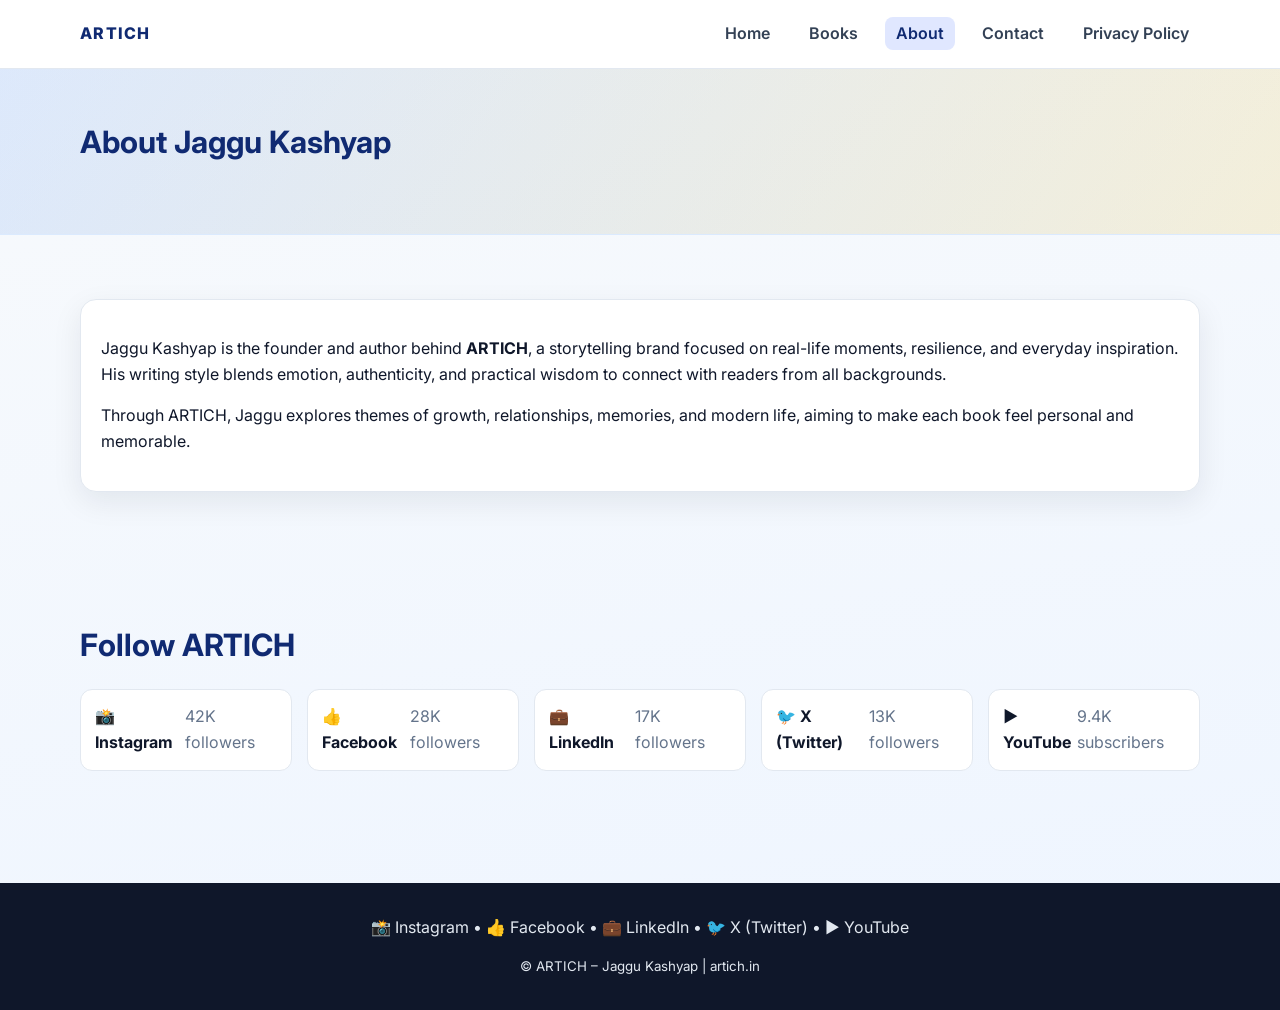
==== pages/about.html @ cb028462 "Update and rename about.html.txt to about.html" ====
<!doctype html>
<html lang="en">
<head>
  <meta charset="UTF-8">
  <meta name="viewport" content="width=device-width, initial-scale=1.0">
  <meta name="description" content="Learn more about author Jaggu Kashyap, the voice behind ARTICH.">
  <title>ARTICH | About Author</title>
  <link rel="preconnect" href="https://fonts.googleapis.com">
  <link rel="preconnect" href="https://fonts.gstatic.com" crossorigin>
  <link href="https://fonts.googleapis.com/css2?family=Inter:wght@400;600;700;800&display=swap" rel="stylesheet">
  <link rel="stylesheet" href="../css/styles.css">
</head>
<body data-page="about">
  <div id="header-root"></div>
  <main>
    <section class="page-hero">
      <div class="container">
        <h1 class="section-title">About Jaggu Kashyap</h1>
      </div>
    </section>

    <section class="section">
      <div class="container card">
        <p>Jaggu Kashyap is the founder and author behind <strong>ARTICH</strong>, a storytelling brand focused on real-life moments, resilience, and everyday inspiration. His writing style blends emotion, authenticity, and practical wisdom to connect with readers from all backgrounds.</p>
        <p>Through ARTICH, Jaggu explores themes of growth, relationships, memories, and modern life, aiming to make each book feel personal and memorable.</p>
      </div>
    </section>

    <section class="section">
      <div class="container">
        <h2 class="section-title">Follow ARTICH</h2>
        <div id="social-profiles" class="social-grid"></div>
      </div>
    </section>
  </main>
  <div id="footer-root"></div>
  <script src="../js/main.js" defer></script>
</body>
</html>
---- css/styles.css ----
:root {
  --blue-900: #102a72;
  --blue-700: #1d4ed8;
  --blue-500: #3b82f6;
  --gold-500: #eab308;
  --gold-400: #facc15;
  --ink-900: #0f172a;
  --ink-700: #334155;
  --ink-500: #64748b;
  --bg-100: #f8fafc;
  --white: #ffffff;
  --accent-rose: #f472b6;
  --accent-teal: #14b8a6;
  --shadow: 0 10px 30px rgba(15, 23, 42, 0.08);
  --radius: 16px;
}

* {
  box-sizing: border-box;
}

html {
  scroll-behavior: smooth;
}

body {
  margin: 0;
  font-family: "Inter", "Roboto", "Open Sans", system-ui, -apple-system, sans-serif;
  color: var(--ink-900);
  background: linear-gradient(170deg, #f8fafc 0%, #eef5ff 100%);
  line-height: 1.6;
}

img {
  max-width: 100%;
  display: block;
}

a {
  color: inherit;
  text-decoration: none;
}

.container {
  width: min(1120px, 92%);
  margin: 0 auto;
}

.section {
  padding: 4rem 0;
}

.section-title {
  margin: 0 0 1.25rem;
  font-size: clamp(1.5rem, 2.4vw, 2rem);
  color: var(--blue-900);
}

.muted {
  color: var(--ink-500);
}

.btn {
  display: inline-flex;
  align-items: center;
  justify-content: center;
  gap: 0.4rem;
  border: 0;
  border-radius: 10px;
  padding: 0.6rem 0.9rem;
  cursor: pointer;
  font-weight: 600;
  transition: transform 0.25s ease, box-shadow 0.25s ease, opacity 0.25s ease;
}

.btn:hover {
  transform: translateY(-2px);
  box-shadow: 0 8px 20px rgba(59, 130, 246, 0.2);
}

.btn-primary {
  background: linear-gradient(135deg, var(--blue-700), var(--blue-500));
  color: var(--white);
}

.btn-gold {
  background: linear-gradient(135deg, #ca8a04, var(--gold-500));
  color: #1f2937;
}

.btn-light {
  background: var(--white);
  border: 1px solid #dbeafe;
  color: var(--blue-900);
}

.site-header {
  position: sticky;
  top: 0;
  z-index: 1000;
  background: rgba(255, 255, 255, 0.95);
  backdrop-filter: blur(8px);
  border-bottom: 1px solid #e2e8f0;
}

.nav-wrap {
  display: flex;
  align-items: center;
  justify-content: space-between;
  gap: 1rem;
  min-height: 68px;
}

.logo {
  font-weight: 800;
  letter-spacing: 0.08em;
  color: var(--blue-900);
}

.menu-toggle {
  display: none;
}

.nav-links {
  display: flex;
  gap: 1rem;
  list-style: none;
  margin: 0;
  padding: 0;
}

.nav-links a {
  padding: 0.4rem 0.7rem;
  border-radius: 8px;
  color: var(--ink-700);
  font-weight: 600;
  transition: background-color 0.2s ease, color 0.2s ease;
}

.nav-links a:hover,
.nav-links a.active {
  background: #e0e7ff;
  color: var(--blue-900);
}

.hero {
  padding: 5.5rem 0 4.5rem;
  background: radial-gradient(circle at 10% 15%, rgba(59, 130, 246, 0.28), transparent 35%),
    radial-gradient(circle at 90% 12%, rgba(234, 179, 8, 0.25), transparent 32%),
    linear-gradient(130deg, #0f172a, #1e3a8a 55%, #1d4ed8);
  color: var(--white);
}

.hero h1 {
  margin: 0;
  font-size: clamp(2.2rem, 7vw, 4rem);
  letter-spacing: 0.08em;
}

.hero p {
  margin: 1rem 0 1.8rem;
  max-width: 720px;
  color: #dbeafe;
}

.grid {
  display: grid;
  gap: 1.25rem;
}

.books-grid {
  grid-template-columns: repeat(auto-fit, minmax(220px, 1fr));
}

.book-card {
  background: var(--white);
  border-radius: var(--radius);
  padding: 1rem;
  box-shadow: var(--shadow);
  border: 1px solid #e2e8f0;
  transition: transform 0.25s ease, box-shadow 0.25s ease;
}

.book-card:hover {
  transform: translateY(-5px);
  box-shadow: 0 16px 35px rgba(37, 99, 235, 0.15);
}

.book-cover {
  border-radius: 12px;
  overflow: hidden;
  margin-bottom: 0.8rem;
  aspect-ratio: 3 / 4;
}

.book-cover img {
  width: 100%;
  height: 100%;
  object-fit: cover;
}

.book-title {
  margin: 0;
  color: var(--blue-900);
  font-size: 1.08rem;
}

.book-desc {
  margin: 0.45rem 0 0.9rem;
  color: var(--ink-500);
  font-size: 0.95rem;
}

.book-actions {
  display: flex;
  flex-wrap: wrap;
  gap: 0.45rem;
}

.search-box {
  margin: 0 0 1.4rem;
  display: flex;
  gap: 0.6rem;
}

.search-input {
  flex: 1;
  border-radius: 12px;
  border: 1px solid #cbd5e1;
  padding: 0.75rem 0.9rem;
  font-size: 1rem;
}

.highlight {
  background: linear-gradient(135deg, rgba(59, 130, 246, 0.08), rgba(234, 179, 8, 0.08));
  border-radius: var(--radius);
  border: 1px solid #dbeafe;
  padding: 1.2rem;
}

.social-grid {
  display: grid;
  grid-template-columns: repeat(auto-fit, minmax(190px, 1fr));
  gap: 0.9rem;
}

.social-card {
  background: var(--white);
  border: 1px solid #e2e8f0;
  border-radius: 12px;
  padding: 0.9rem;
  display: flex;
  align-items: center;
  justify-content: space-between;
}

.site-footer {
  margin-top: 3rem;
  background: #0f172a;
  color: #e2e8f0;
  padding: 2rem 0;
}

.footer-inner {
  display: grid;
  gap: 1rem;
  justify-items: center;
  text-align: center;
}

.page-hero {
  padding: 3rem 0;
  background: linear-gradient(120deg, rgba(59, 130, 246, 0.14), rgba(234, 179, 8, 0.14));
  border-bottom: 1px solid #dbeafe;
}

.card {
  background: var(--white);
  border: 1px solid #e2e8f0;
  border-radius: var(--radius);
  padding: 1.25rem;
  box-shadow: var(--shadow);
}

@media (max-width: 820px) {
  .menu-toggle {
    display: inline-flex;
    align-items: center;
    justify-content: center;
    background: var(--white);
    border: 1px solid #cbd5e1;
    border-radius: 8px;
    padding: 0.4rem 0.6rem;
  }

  .nav-links {
    position: absolute;
    top: 68px;
    right: 4%;
    background: var(--white);
    flex-direction: column;
    width: min(240px, 88vw);
    padding: 0.8rem;
    border: 1px solid #e2e8f0;
    border-radius: 10px;
    box-shadow: var(--shadow);
    display: none;
  }

  .nav-links.open {
    display: flex;
  }

  .hero {
    padding-top: 4.5rem;
  }
}
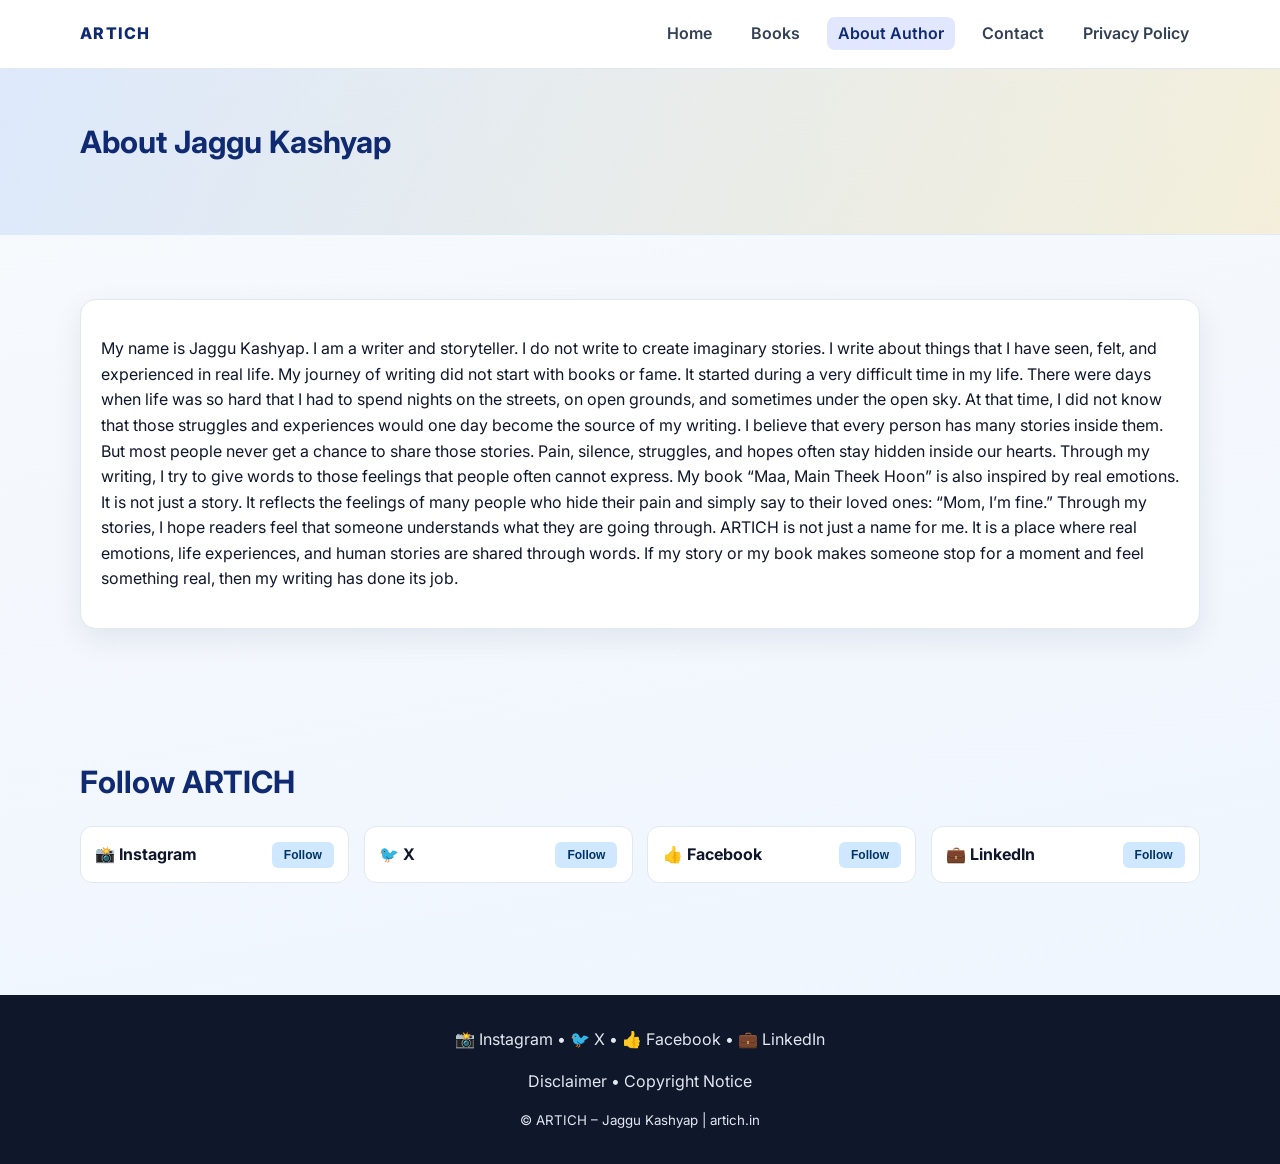
==== commit 1381c0e0: "Update about.html" ====
--- a/pages/about.html
+++ b/pages/about.html
@@ -21,8 +21,32 @@
 
     <section class="section">
       <div class="container card">
-        <p>Jaggu Kashyap is the founder and author behind <strong>ARTICH</strong>, a storytelling brand focused on real-life moments, resilience, and everyday inspiration. His writing style blends emotion, authenticity, and practical wisdom to connect with readers from all backgrounds.</p>
-        <p>Through ARTICH, Jaggu explores themes of growth, relationships, memories, and modern life, aiming to make each book feel personal and memorable.</p>
+        <p>My name is Jaggu Kashyap. I am a writer and storyteller.
+I do not write to create imaginary stories. I write about things that I have seen, felt, and experienced in real life.
+
+My journey of writing did not start with books or fame.
+It started during a very difficult time in my life. There were days when life was so hard that I had to spend nights on the streets, on open grounds, and sometimes under the open sky.
+
+At that time, I did not know that those struggles and experiences would one day become the source of my writing.
+
+I believe that every person has many stories inside them.
+But most people never get a chance to share those stories.
+Pain, silence, struggles, and hopes often stay hidden inside our hearts.
+
+Through my writing, I try to give words to those feelings that people often cannot express.
+
+My book “Maa, Main Theek Hoon” is also inspired by real emotions.
+It is not just a story. It reflects the feelings of many people who hide their pain and simply say to their loved ones:
+
+“Mom, I’m fine.”
+
+Through my stories, I hope readers feel that someone understands what they are going through.
+
+ARTICH is not just a name for me.
+It is a place where real emotions, life experiences, and human stories are shared through words.
+
+If my story or my book makes someone stop for a moment and feel something real,
+then my writing has done its job.</p>
       </div>
     </section>
 
--- a/css/styles.css
+++ b/css/styles.css
@@ -143,24 +143,106 @@
   color: var(--blue-900);
 }
 
-.hero {
-  padding: 5.5rem 0 4.5rem;
-  background: radial-gradient(circle at 10% 15%, rgba(59, 130, 246, 0.28), transparent 35%),
-    radial-gradient(circle at 90% 12%, rgba(234, 179, 8, 0.25), transparent 32%),
-    linear-gradient(130deg, #0f172a, #1e3a8a 55%, #1d4ed8);
-  color: var(--white);
-}
-
-.hero h1 {
-  margin: 0;
-  font-size: clamp(2.2rem, 7vw, 4rem);
-  letter-spacing: 0.08em;
-}
-
-.hero p {
-  margin: 1rem 0 1.8rem;
-  max-width: 720px;
-  color: #dbeafe;
+/* ===== CINEMATIC HERO SECTION ===== */
+
+.hero{
+position:relative;
+min-height:100vh;
+display:flex;
+align-items:center;
+justify-content:center;
+text-align:center;
+overflow:hidden;
+color:white;
+}
+
+/* background image */
+
+.hero::before{
+content:"";
+position:absolute;
+top:0;
+left:0;
+width:100%;
+height:100%;
+
+background:
+linear-gradient(to top, rgba(0,0,0,0.85), rgba(0,0,0,0.25)),
+url("https://artich18.github.io/Artich/images/jaggu.jpg");
+
+background-size:cover;
+background-position: 50% center;
+background-repeat:no-repeat;
+
+z-index:1;
+}
+
+@media (max-width:768px){
+
+.hero{
+min-height:auto;
+}
+
+.hero::before{
+background-size: cover;
+background-position: center;
+}
+
+}
+/* ===== MOBILE HERO TEXT FIX ===== */
+@media (max-width:768px){
+
+  .hero-content{
+    position: absolute;       /* image के ऊपर ले आएगा */
+    top: 20%;                 /* image के ऊपर vertical position, adjust कर सकते हो */
+    left: 50%;                /* horizontal center */
+    transform: translateX(-50%); /* center align */
+    z-index: 2;               /* image के ऊपर रहे */
+    text-align: center;       /* text center */
+    background: none;         /* white/gray background हट जाएगा */
+  }
+
+}
+
+/* hero content */
+
+.hero-content{
+position:relative;
+z-index:2;
+max-width:700px;
+padding:20px;
+}
+
+.hero-content h1{
+font-size:72px;
+letter-spacing:4px;
+margin-bottom:20px;
+text-shadow:0 10px 40px rgba(0,0,0,0.9);
+}
+
+.hero-content p{
+font-size:22px;
+line-height:1.6;
+margin-bottom:30px;
+}
+
+/* button */
+
+.hero-btn{
+display:inline-block;
+background:linear-gradient(45deg,#f5b400,#ffd84d);
+color:#111;
+padding:14px 32px;
+border-radius:10px;
+font-weight:bold;
+text-decoration:none;
+font-size:18px;
+transition:0.3s;
+}
+
+.hero-btn:hover{
+transform:scale(1.05);
+box-shadow:0 10px 40px rgba(0,0,0,0.5);
 }
 
 .grid {
@@ -315,3 +397,57 @@
     padding-top: 4.5rem;
   }
 }
+
+.author-name{
+color:yellow;
+}
+.follow-btn{
+background:#cfe8ff;
+color:#003366;
+border:none;
+padding:6px 12px;
+border-radius:6px;
+font-size:12px;
+font-weight:600;
+cursor:pointer;
+}
+
+.follow-btn:hover{
+background:#a8d4ff;
+}
+@media (max-width:768px){
+
+.hero-content p{
+font-size:16px !important;
+}
+
+}
+
+
+
+
+
+
+
+
+
+
+
+
+
+
+
+
+
+
+
+
+
+
+
+
+
+
+
+
+
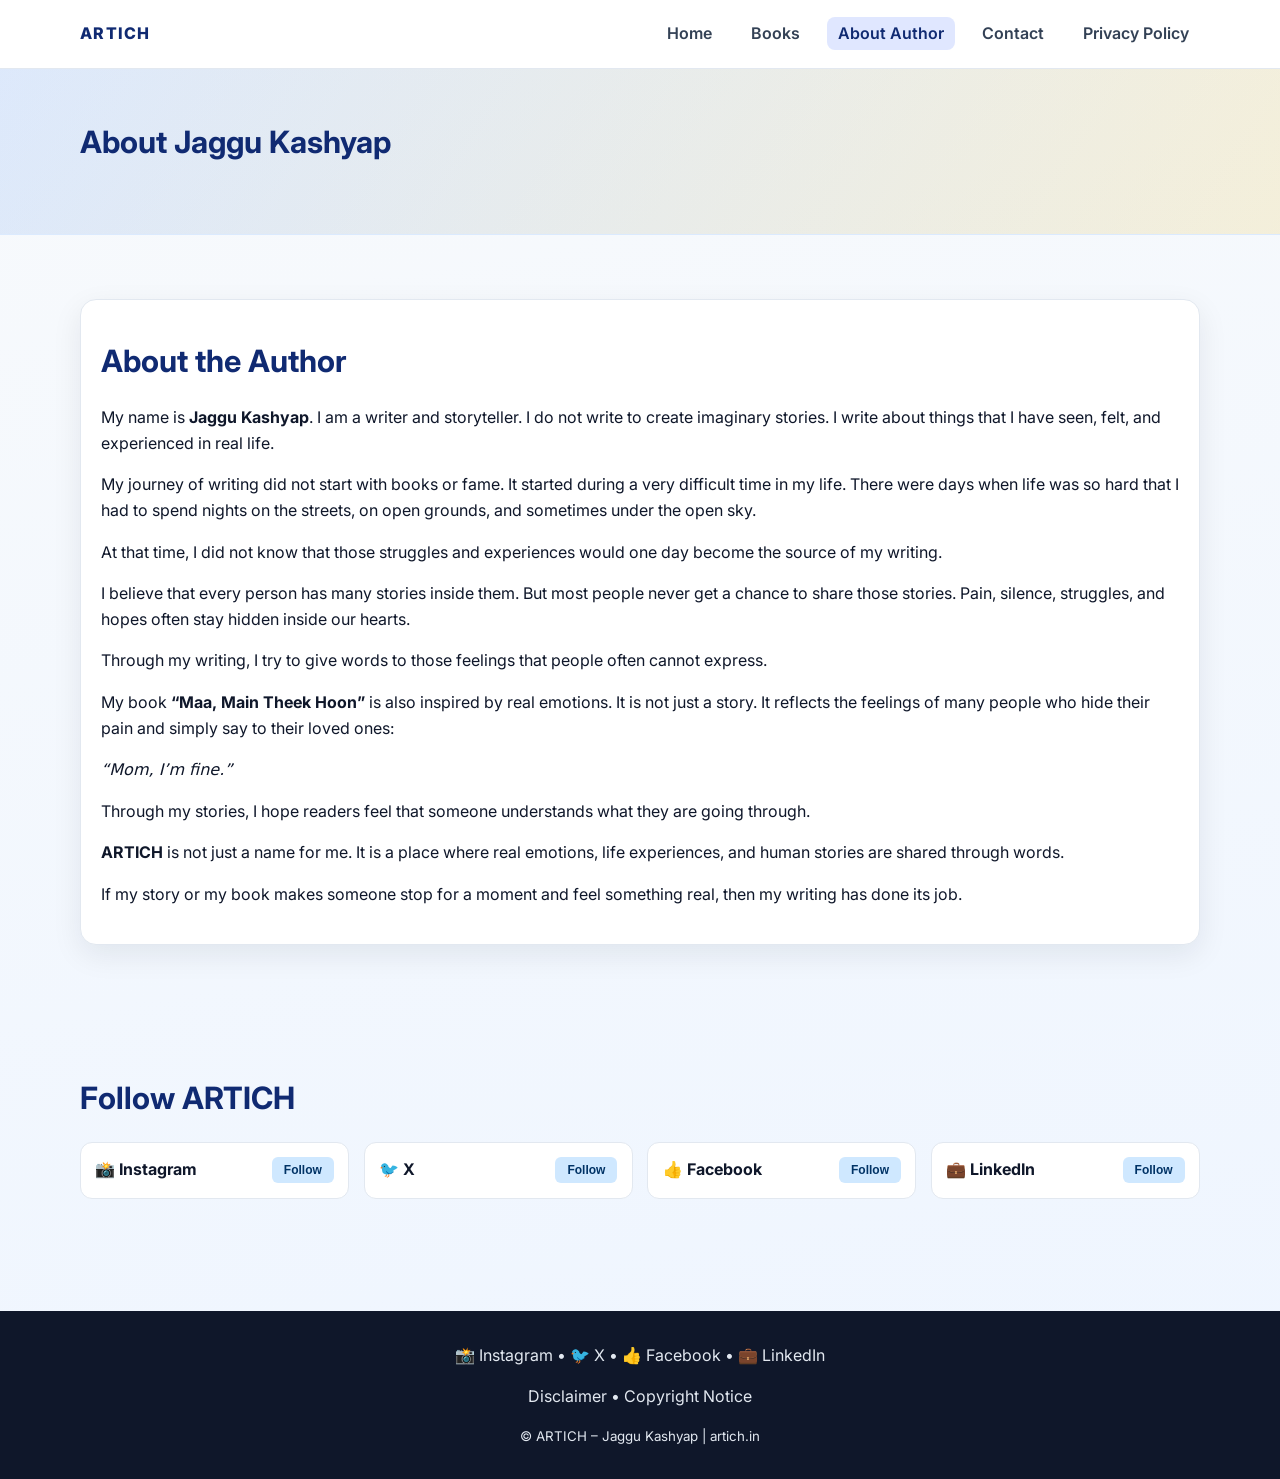
==== commit b2e6963f: "Update about.html" ====
--- a/pages/about.html
+++ b/pages/about.html
@@ -21,32 +21,52 @@
 
     <section class="section">
       <div class="container card">
-        <p>My name is Jaggu Kashyap. I am a writer and storyteller.
+        <p><h2 class="section-title">About the Author</h2>
+
+<p>
+My name is <strong>Jaggu Kashyap</strong>. I am a writer and storyteller.
 I do not write to create imaginary stories. I write about things that I have seen, felt, and experienced in real life.
+</p>
 
+<p>
 My journey of writing did not start with books or fame.
 It started during a very difficult time in my life. There were days when life was so hard that I had to spend nights on the streets, on open grounds, and sometimes under the open sky.
+</p>
 
+<p>
 At that time, I did not know that those struggles and experiences would one day become the source of my writing.
+</p>
 
+<p>
 I believe that every person has many stories inside them.
 But most people never get a chance to share those stories.
 Pain, silence, struggles, and hopes often stay hidden inside our hearts.
+</p>
 
+<p>
 Through my writing, I try to give words to those feelings that people often cannot express.
+</p>
 
-My book “Maa, Main Theek Hoon” is also inspired by real emotions.
+<p>
+My book <strong>“Maa, Main Theek Hoon”</strong> is also inspired by real emotions.
 It is not just a story. It reflects the feelings of many people who hide their pain and simply say to their loved ones:
+</p>
 
-“Mom, I’m fine.”
+<p><em>“Mom, I’m fine.”</em></p>
 
+<p>
 Through my stories, I hope readers feel that someone understands what they are going through.
+</p>
 
-ARTICH is not just a name for me.
+<p>
+<strong>ARTICH</strong> is not just a name for me.
 It is a place where real emotions, life experiences, and human stories are shared through words.
+</p>
 
+<p>
 If my story or my book makes someone stop for a moment and feel something real,
-then my writing has done its job.</p>
+then my writing has done its job.
+</p></p>
       </div>
     </section>
 
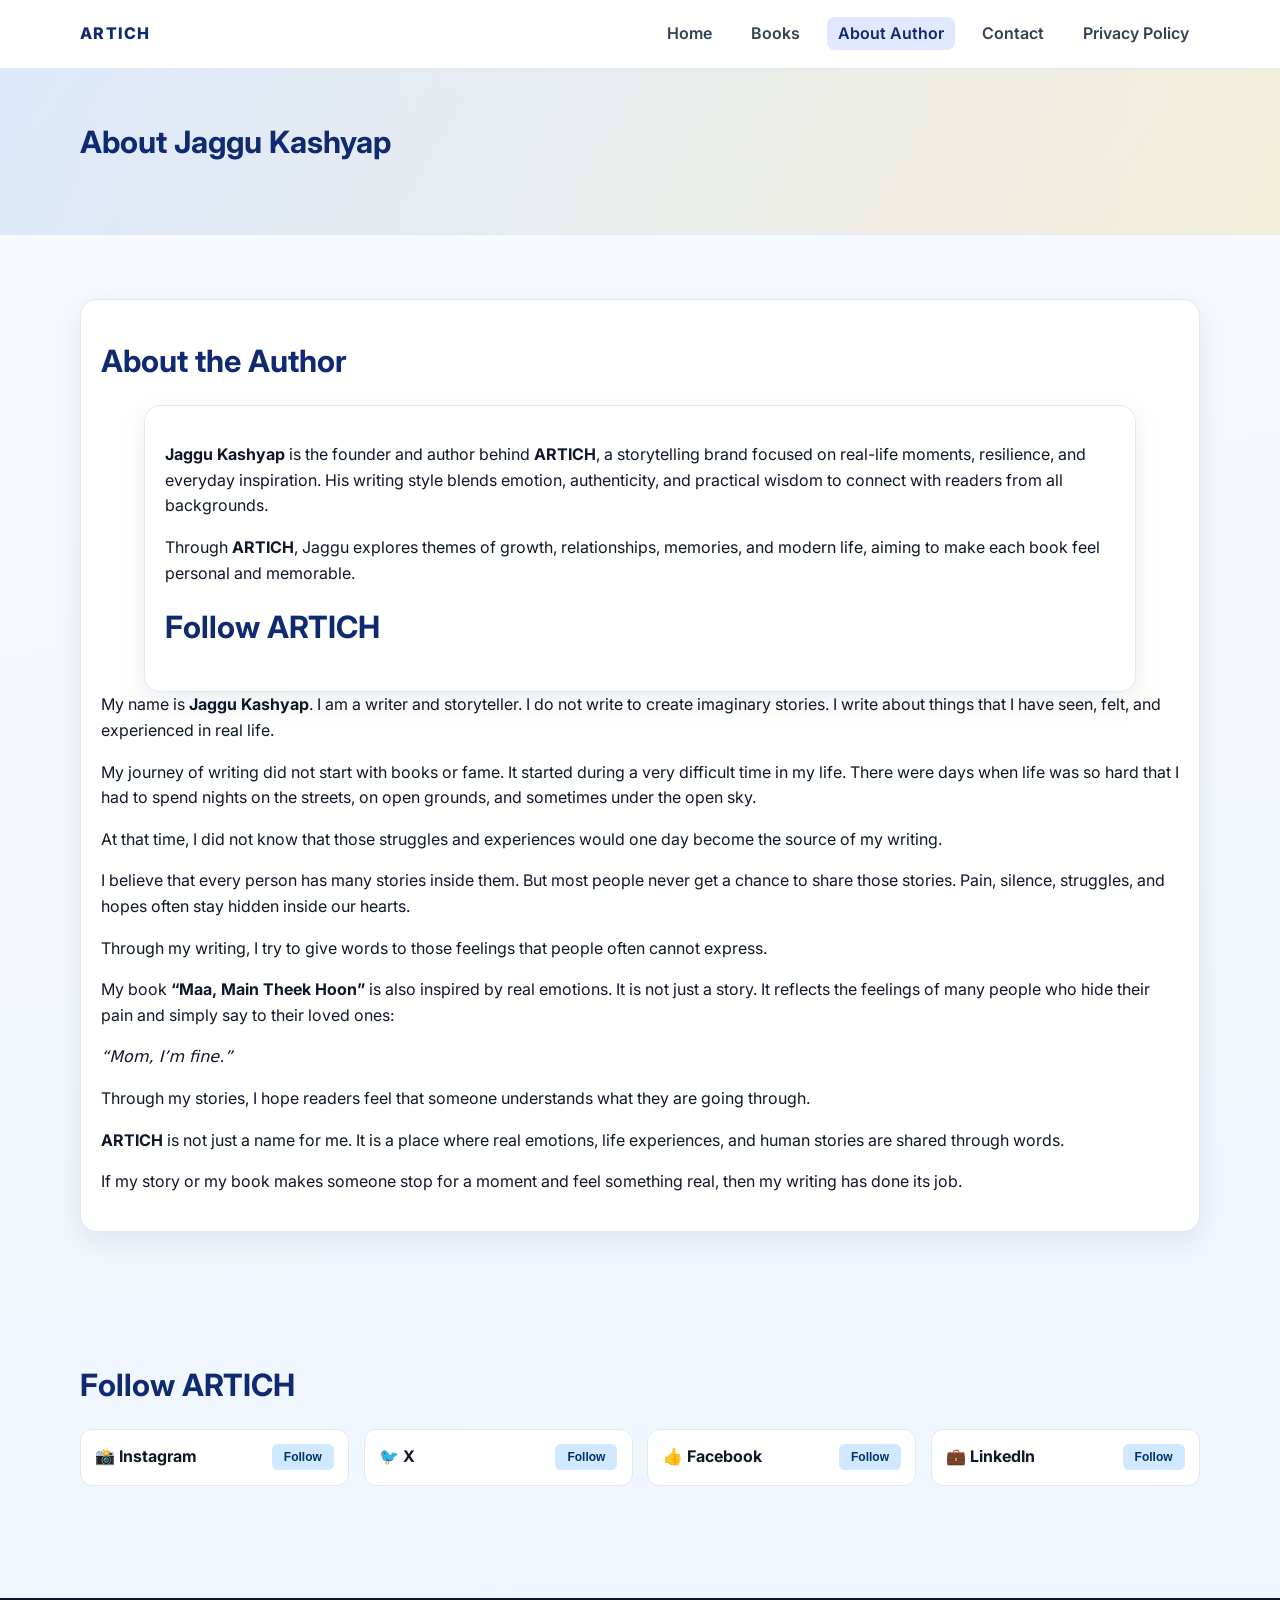
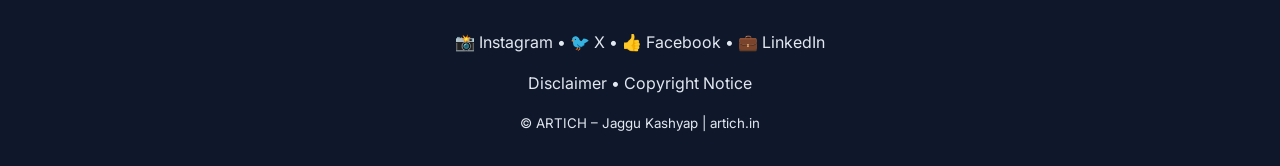
==== commit f532e425: "Update about.html" ====
--- a/pages/about.html
+++ b/pages/about.html
@@ -24,6 +24,22 @@
         <p><h2 class="section-title">About the Author</h2>
 
 <p>
+  <div class="container card">
+
+<p>
+<strong>Jaggu Kashyap</strong> is the founder and author behind <strong>ARTICH</strong>, 
+a storytelling brand focused on real-life moments, resilience, and everyday inspiration. 
+His writing style blends emotion, authenticity, and practical wisdom to connect with readers from all backgrounds.
+</p>
+
+<p>
+Through <strong>ARTICH</strong>, Jaggu explores themes of growth, relationships, memories, and modern life, 
+aiming to make each book feel personal and memorable.
+</p>
+
+<h2 class="section-title">Follow ARTICH</h2>
+
+</div>
 My name is <strong>Jaggu Kashyap</strong>. I am a writer and storyteller.
 I do not write to create imaginary stories. I write about things that I have seen, felt, and experienced in real life.
 </p>
